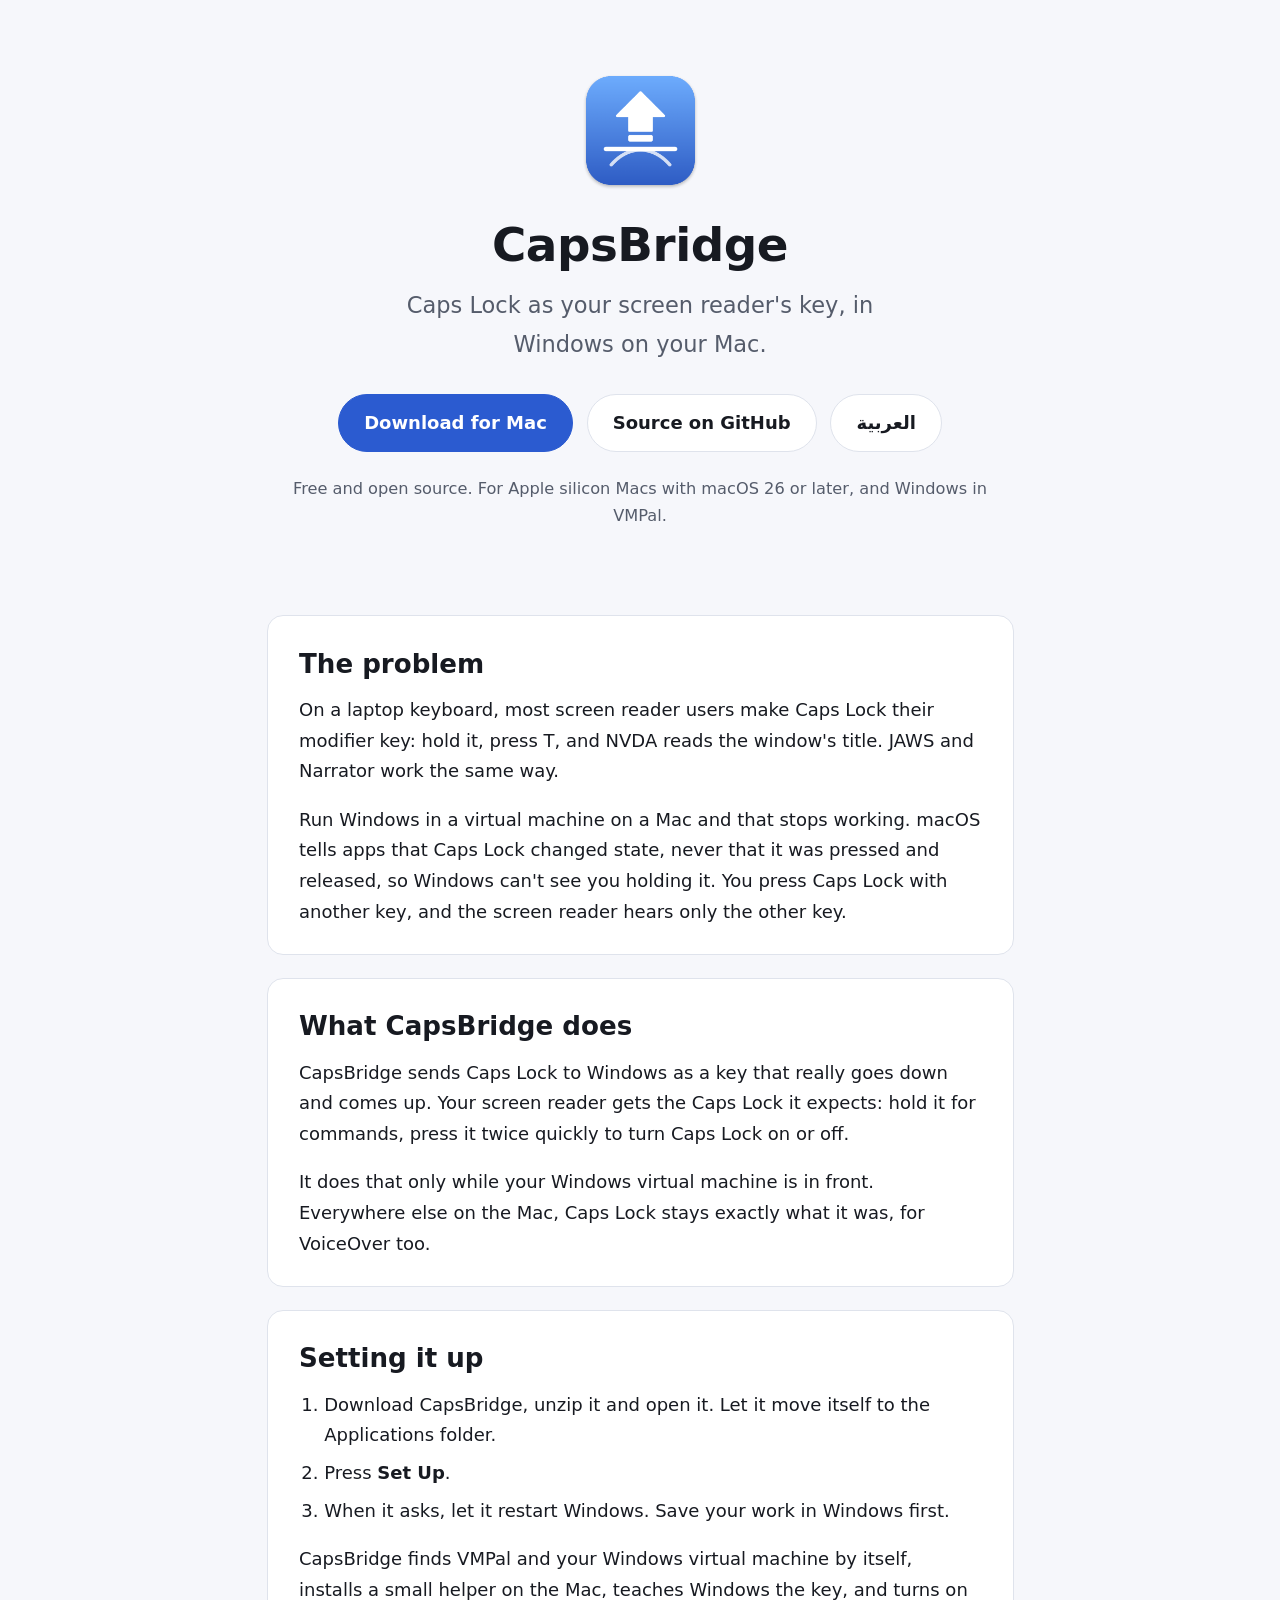
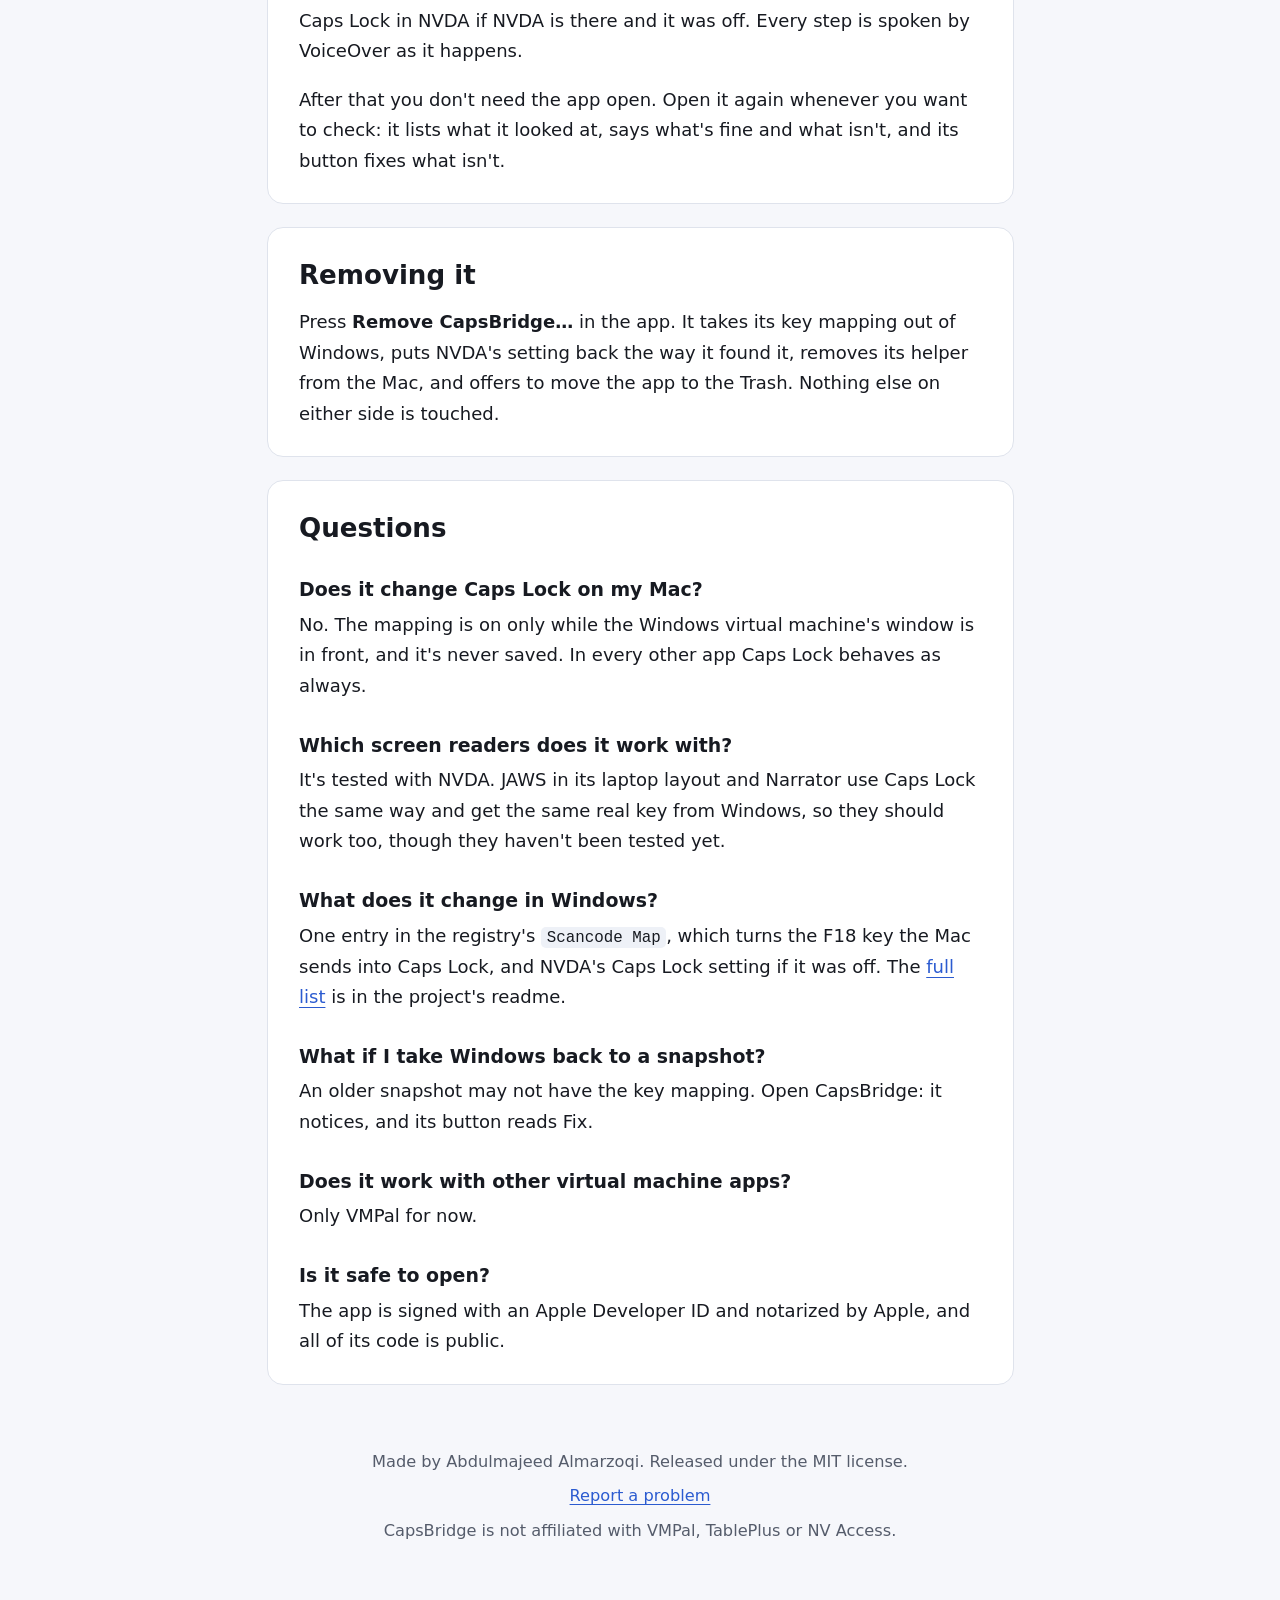
==== docs/index.html @ c87d4561 "Add the website" ====
<!doctype html>
<html lang="en" dir="ltr">
<head>
<meta charset="utf-8">
<meta name="viewport" content="width=device-width, initial-scale=1">
<title>CapsBridge: Caps Lock as your screen reader's key in Windows on a Mac</title>
<meta name="description" content="CapsBridge lets you hold Caps Lock as your screen reader's key in a Windows virtual machine on a Mac. One button sets it up, one button removes it. Free and open source.">
<meta property="og:title" content="CapsBridge">
<meta property="og:description" content="Caps Lock as your screen reader's key in Windows on a Mac.">
<meta property="og:image" content="https://abdulmajeedalmarzoqi.github.io/CapsBridge/icon.png">
<meta property="og:type" content="website">
<link rel="canonical" href="https://abdulmajeedalmarzoqi.github.io/CapsBridge/">
<link rel="alternate" hreflang="ar" href="https://abdulmajeedalmarzoqi.github.io/CapsBridge/ar/">
<link rel="alternate" hreflang="en" href="https://abdulmajeedalmarzoqi.github.io/CapsBridge/">
<link rel="icon" href="icon.png">
<link rel="stylesheet" href="style.css">
</head>
<body>
<a class="skip" href="#main">Skip to the content</a>

<header class="hero wrap">
  <img src="icon.png" alt="" width="120" height="120">
  <h1>CapsBridge</h1>
  <p class="tagline">Caps Lock as your screen reader's key, in Windows on your Mac.</p>
  <div class="actions">
    <a class="button primary" href="https://github.com/AbdulmajeedAlmarzoqi/CapsBridge/releases/latest">Download for Mac</a>
    <a class="button" href="https://github.com/AbdulmajeedAlmarzoqi/CapsBridge">Source on GitHub</a>
    <a class="button" href="ar/" lang="ar" hreflang="ar">العربية</a>
  </div>
  <p class="needs">Free and open source. For Apple silicon Macs with macOS 26 or later, and Windows in VMPal.</p>
</header>

<main id="main" class="wrap">
  <section aria-labelledby="problem">
    <h2 id="problem">The problem</h2>
    <p>On a laptop keyboard, most screen reader users make Caps Lock their modifier key: hold it, press T, and NVDA reads the window's title. JAWS and Narrator work the same way.</p>
    <p>Run Windows in a virtual machine on a Mac and that stops working. macOS tells apps that Caps Lock changed state, never that it was pressed and released, so Windows can't see you holding it. You press Caps Lock with another key, and the screen reader hears only the other key.</p>
  </section>

  <section aria-labelledby="fix">
    <h2 id="fix">What CapsBridge does</h2>
    <p>CapsBridge sends Caps Lock to Windows as a key that really goes down and comes up. Your screen reader gets the Caps Lock it expects: hold it for commands, press it twice quickly to turn Caps Lock on or off.</p>
    <p>It does that only while your Windows virtual machine is in front. Everywhere else on the Mac, Caps Lock stays exactly what it was, for VoiceOver too.</p>
  </section>

  <section aria-labelledby="setup">
    <h2 id="setup">Setting it up</h2>
    <ol>
      <li>Download CapsBridge, unzip it and open it. Let it move itself to the Applications folder.</li>
      <li>Press <strong>Set Up</strong>.</li>
      <li>When it asks, let it restart Windows. Save your work in Windows first.</li>
    </ol>
    <p>CapsBridge finds VMPal and your Windows virtual machine by itself, installs a small helper on the Mac, teaches Windows the key, and turns on Caps Lock in NVDA if NVDA is there and it was off. Every step is spoken by VoiceOver as it happens.</p>
    <p>After that you don't need the app open. Open it again whenever you want to check: it lists what it looked at, says what's fine and what isn't, and its button fixes what isn't.</p>
  </section>

  <section aria-labelledby="remove">
    <h2 id="remove">Removing it</h2>
    <p>Press <strong>Remove CapsBridge…</strong> in the app. It takes its key mapping out of Windows, puts NVDA's setting back the way it found it, removes its helper from the Mac, and offers to move the app to the Trash. Nothing else on either side is touched.</p>
  </section>

  <section aria-labelledby="questions">
    <h2 id="questions">Questions</h2>

    <h3>Does it change Caps Lock on my Mac?</h3>
    <p>No. The mapping is on only while the Windows virtual machine's window is in front, and it's never saved. In every other app Caps Lock behaves as always.</p>

    <h3>Which screen readers does it work with?</h3>
    <p>It's tested with NVDA. JAWS in its laptop layout and Narrator use Caps Lock the same way and get the same real key from Windows, so they should work too, though they haven't been tested yet.</p>

    <h3>What does it change in Windows?</h3>
    <p>One entry in the registry's <code>Scancode Map</code>, which turns the F18 key the Mac sends into Caps Lock, and NVDA's Caps Lock setting if it was off. The <a href="https://github.com/AbdulmajeedAlmarzoqi/CapsBridge#what-it-changes">full list</a> is in the project's readme.</p>

    <h3>What if I take Windows back to a snapshot?</h3>
    <p>An older snapshot may not have the key mapping. Open CapsBridge: it notices, and its button reads Fix.</p>

    <h3>Does it work with other virtual machine apps?</h3>
    <p>Only VMPal for now.</p>

    <h3>Is it safe to open?</h3>
    <p>The app is signed with an Apple Developer ID and notarized by Apple, and all of its code is public.</p>
  </section>
</main>

<footer class="wrap">
  <p>Made by Abdulmajeed Almarzoqi. Released under the MIT license.</p>
  <p><a href="https://github.com/AbdulmajeedAlmarzoqi/CapsBridge/issues">Report a problem</a></p>
  <p>CapsBridge is not affiliated with VMPal, TablePlus or NV Access.</p>
</footer>
</body>
</html>
---- docs/style.css ----
:root {
  color-scheme: light dark;
  --page: #f6f7fb;
  --surface: #ffffff;
  --text: #171a21;
  --muted: #555c6b;
  --line: #dfe3ec;
  --accent: #2b5bd0;
  --accent-strong: #1f47ab;
  --on-accent: #ffffff;
  --code: #eef1f7;
}

@media (prefers-color-scheme: dark) {
  :root {
    --page: #0e1117;
    --surface: #161a22;
    --text: #eef0f5;
    --muted: #a6adbb;
    --line: #2a303c;
    --accent: #8fb2ff;
    --accent-strong: #b3caff;
    --on-accent: #0b1020;
    --code: #1f2530;
  }
}

* {
  box-sizing: border-box;
}

html {
  font-size: 112.5%;
  -webkit-text-size-adjust: 100%;
}

body {
  margin: 0;
  background: var(--page);
  color: var(--text);
  font-family: system-ui, -apple-system, "Segoe UI", Roboto, sans-serif;
  line-height: 1.7;
}

html[lang="ar"] body {
  font-family: "SF Arabic", "Geeza Pro", "Noto Naskh Arabic", "Segoe UI", system-ui, sans-serif;
  line-height: 1.95;
}

a {
  color: var(--accent);
  text-underline-offset: 0.2em;
}

a:hover {
  color: var(--accent-strong);
}

:focus-visible {
  outline: 3px solid var(--accent);
  outline-offset: 3px;
  border-radius: 4px;
}

.skip {
  position: absolute;
  inset-inline-start: 1rem;
  top: -4rem;
  padding: 0.5rem 1rem;
  background: var(--surface);
  border: 1px solid var(--line);
  border-radius: 8px;
}

.skip:focus {
  top: 1rem;
}

.wrap {
  max-width: 44rem;
  margin-inline: auto;
  padding-inline: 1.25rem;
}

/* The top of the page: what it is, and the way to get it. */

.hero {
  padding-block: 3.5rem 2.5rem;
  text-align: center;
}

.hero img {
  width: 7.5rem;
  height: 7.5rem;
}

.hero h1 {
  margin: 0.5rem 0 0;
  font-size: 2.6rem;
  line-height: 1.2;
  letter-spacing: -0.01em;
}

.tagline {
  margin: 0.75rem auto 0;
  max-width: 30rem;
  font-size: 1.25rem;
  color: var(--muted);
}

.actions {
  display: flex;
  flex-wrap: wrap;
  justify-content: center;
  gap: 0.75rem;
  margin-top: 1.75rem;
}

.button {
  display: inline-block;
  padding: 0.7rem 1.4rem;
  border: 1px solid var(--line);
  border-radius: 999px;
  background: var(--surface);
  color: var(--text);
  font-weight: 600;
  text-decoration: none;
}

.button:hover {
  border-color: var(--accent);
  color: var(--text);
}

.button.primary {
  border-color: var(--accent);
  background: var(--accent);
  color: var(--on-accent);
}

.button.primary:hover {
  border-color: var(--accent-strong);
  background: var(--accent-strong);
  color: var(--on-accent);
}

.needs {
  margin-top: 1.25rem;
  font-size: 0.9rem;
  color: var(--muted);
}

/* The sections. */

main {
  padding-bottom: 2rem;
}

section {
  margin-top: 1.25rem;
  padding: 1.75rem 1.75rem 1.5rem;
  border: 1px solid var(--line);
  border-radius: 16px;
  background: var(--surface);
}

h2 {
  margin: 0 0 0.75rem;
  font-size: 1.45rem;
  line-height: 1.3;
}

h3 {
  margin: 1.5rem 0 0.25rem;
  font-size: 1.05rem;
}

p {
  margin: 0 0 1rem;
}

section > :last-child {
  margin-bottom: 0;
}

ol,
ul {
  margin: 0 0 1rem;
  padding-inline-start: 1.4rem;
}

li {
  margin-bottom: 0.4rem;
}

code {
  padding: 0.1em 0.35em;
  border-radius: 5px;
  background: var(--code);
  font-family: ui-monospace, "SF Mono", Menlo, Consolas, monospace;
  font-size: 0.88em;
  direction: ltr;
  unicode-bidi: isolate;
}

footer {
  padding-block: 1.5rem 3rem;
  color: var(--muted);
  font-size: 0.9rem;
  text-align: center;
}

footer p {
  margin-bottom: 0.4rem;
}

@media (max-width: 30rem) {
  .hero h1 {
    font-size: 2.1rem;
  }

  section {
    padding: 1.25rem 1.1rem 1.1rem;
  }
}
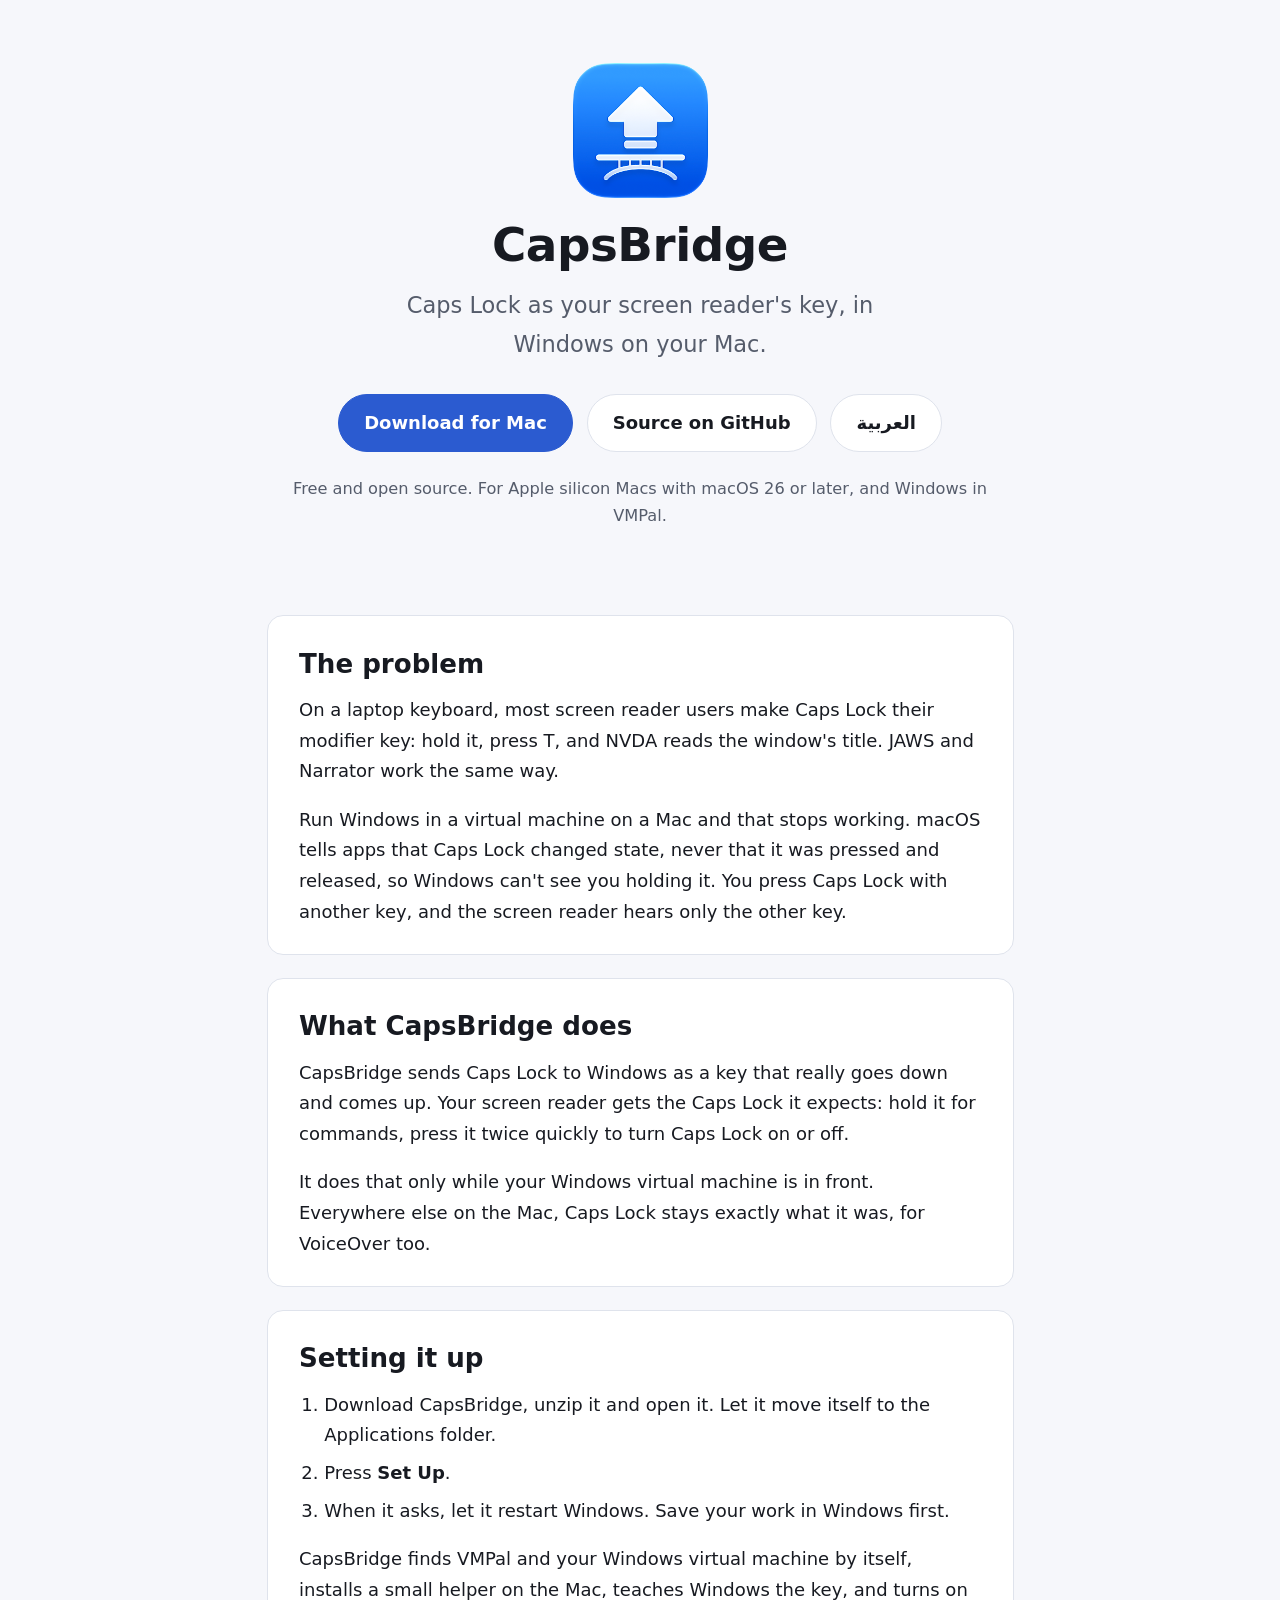
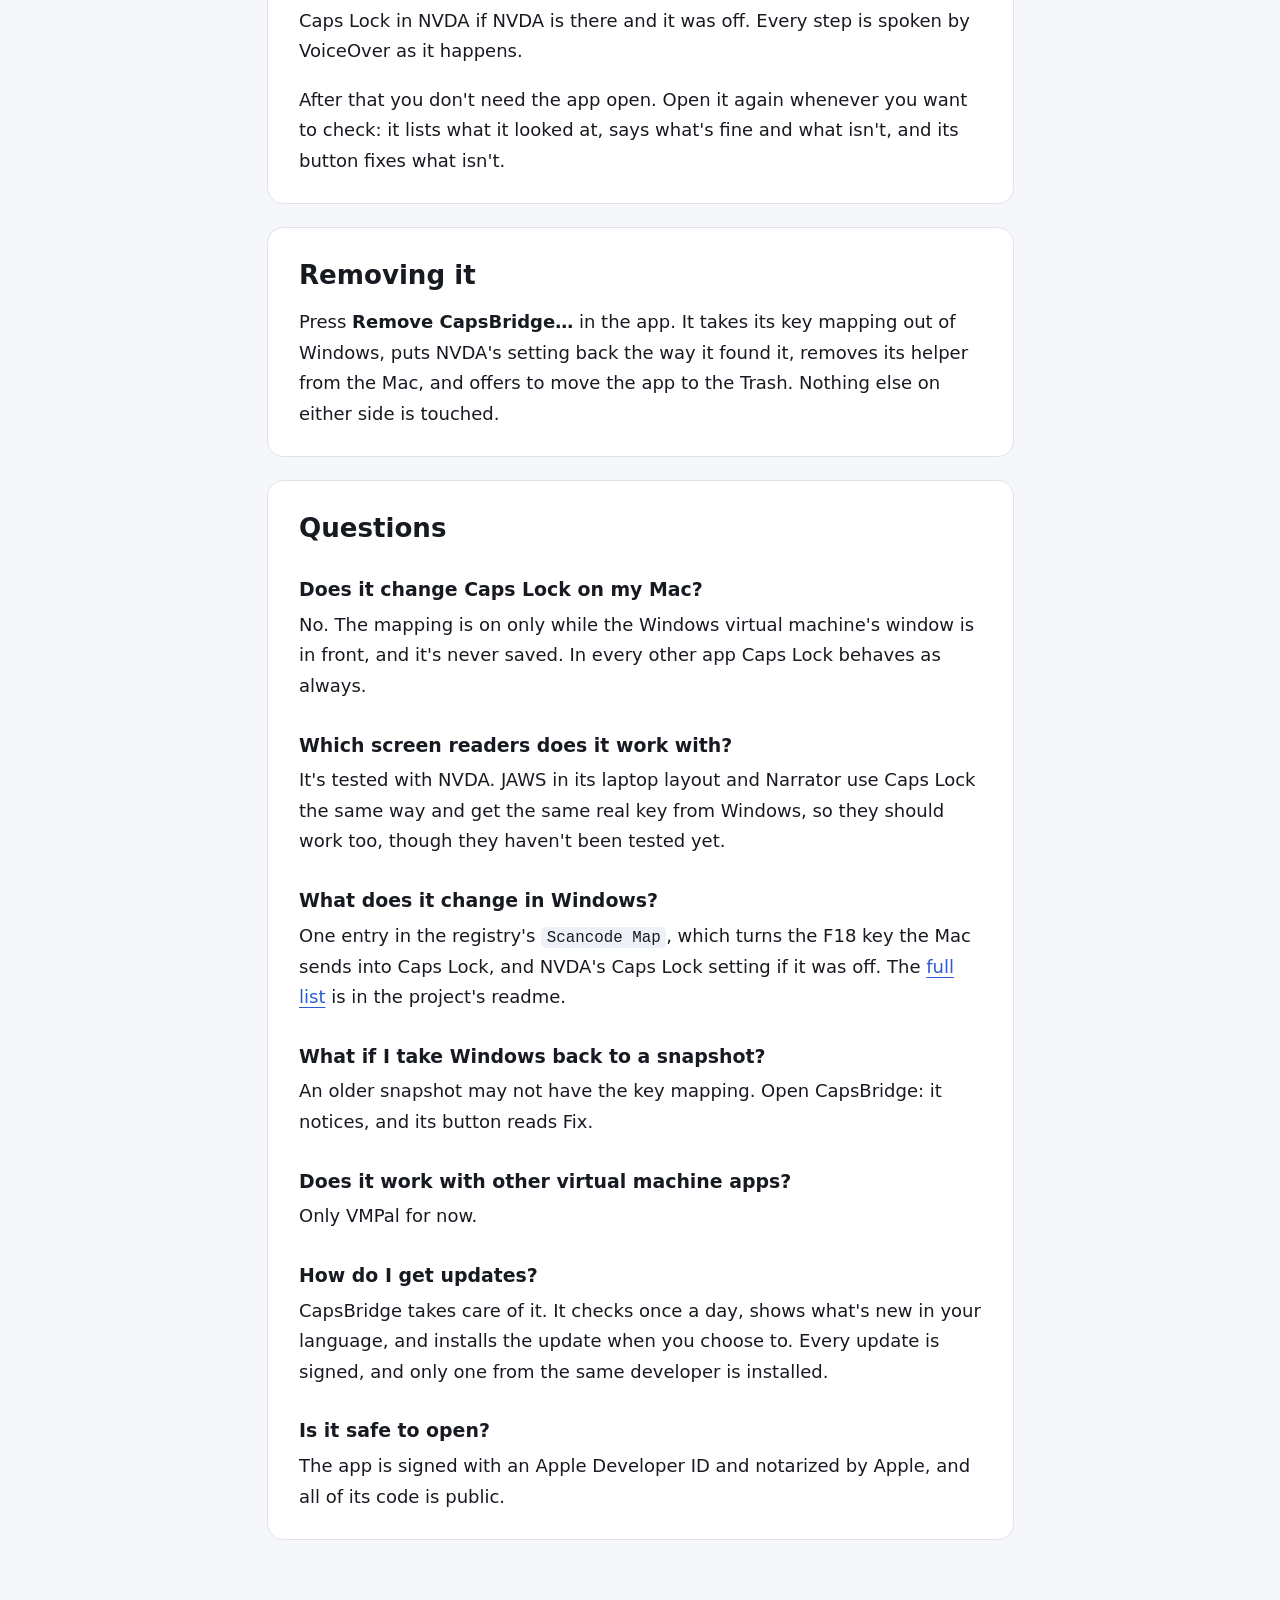
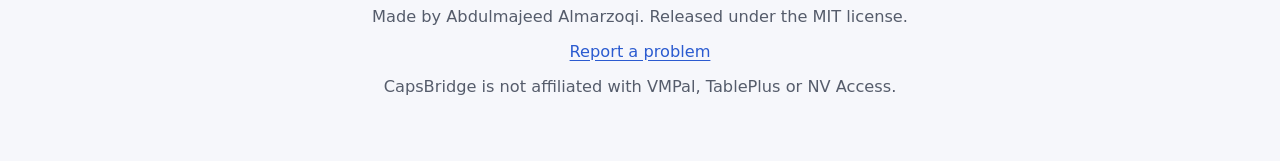
==== commit 380aff7a: "Add automatic updates" ====
--- a/docs/index.html
+++ b/docs/index.html
@@ -77,6 +77,9 @@
     <h3>Does it work with other virtual machine apps?</h3>
     <p>Only VMPal for now.</p>
 
+    <h3>How do I get updates?</h3>
+    <p>CapsBridge takes care of it. It checks once a day, shows what's new in your language, and installs the update when you choose to. Every update is signed, and only one from the same developer is installed.</p>
+
     <h3>Is it safe to open?</h3>
     <p>The app is signed with an Apple Developer ID and notarized by Apple, and all of its code is public.</p>
   </section>
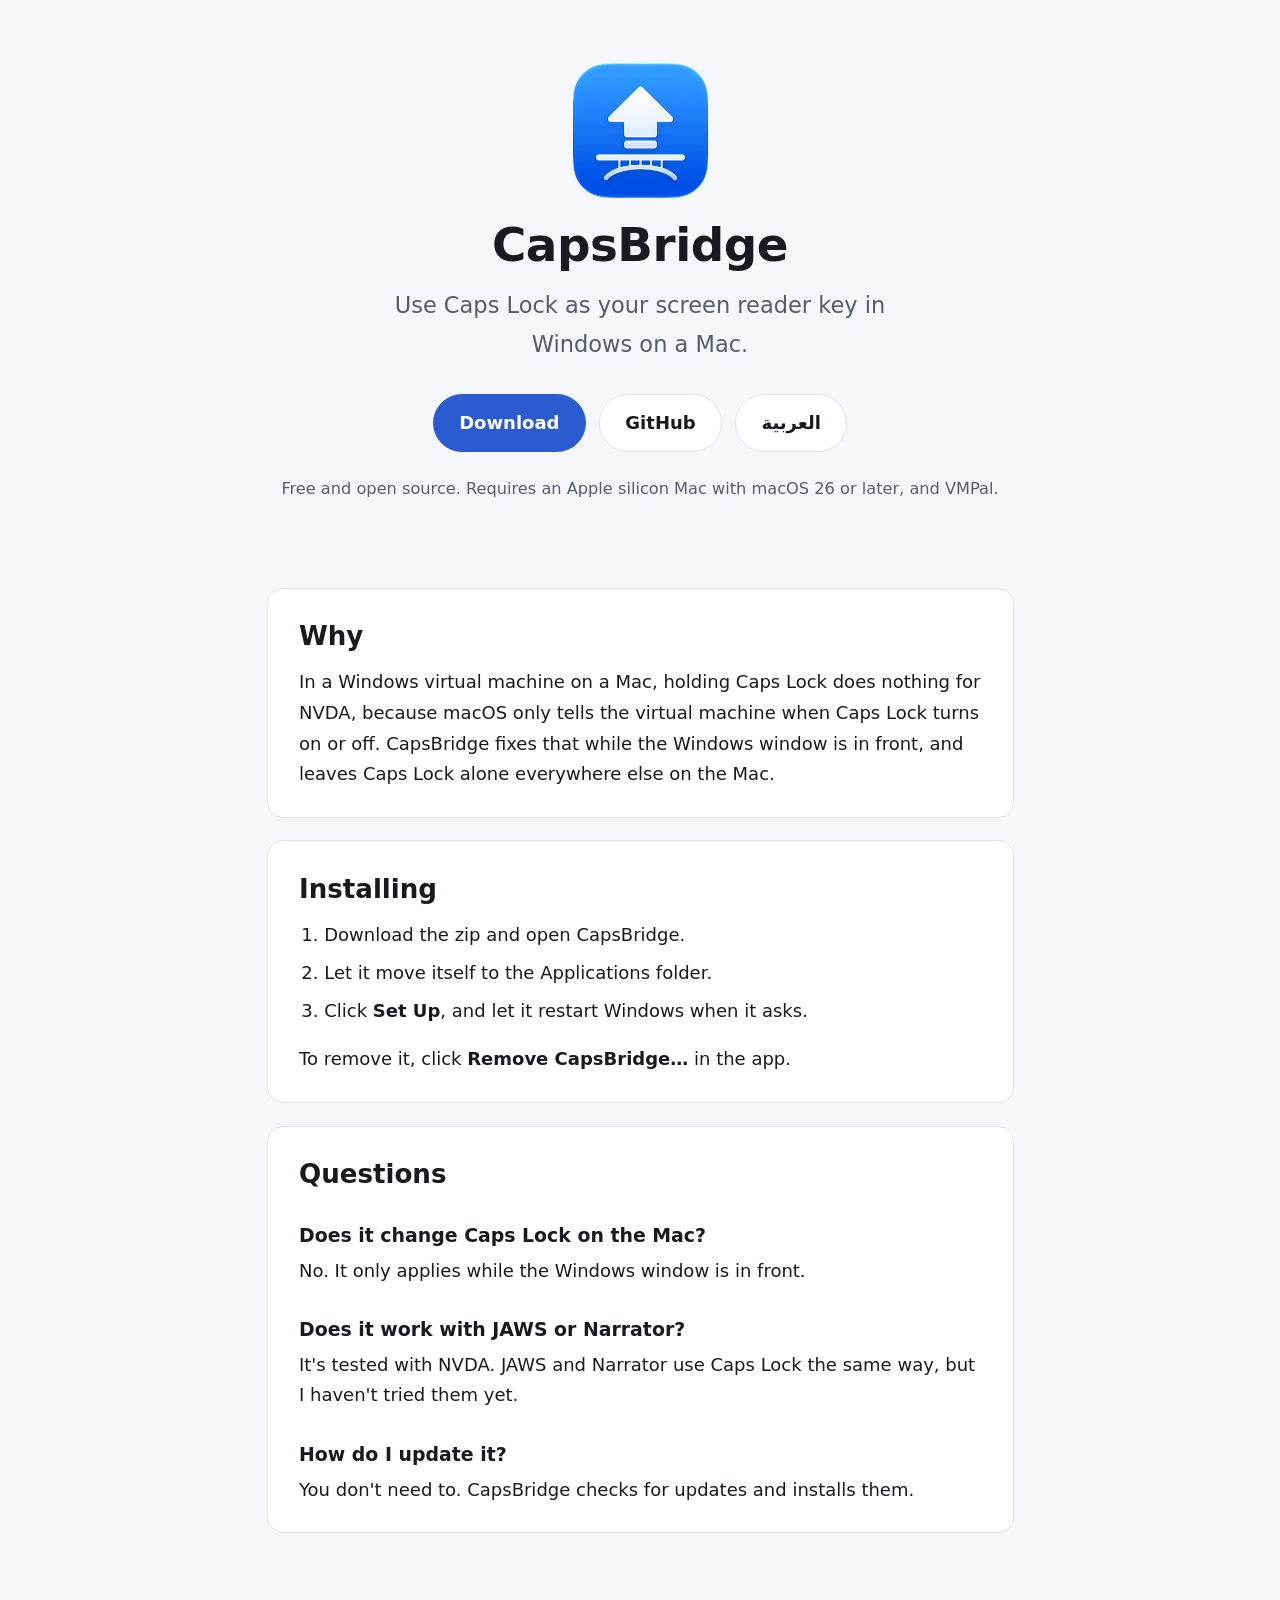
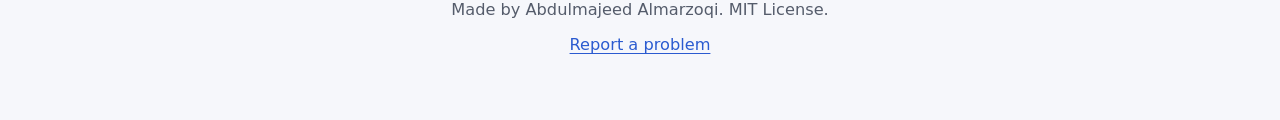
==== commit c56b4bd1: "Shorten the readme and website" ====
--- a/docs/index.html
+++ b/docs/index.html
@@ -3,10 +3,10 @@
 <head>
 <meta charset="utf-8">
 <meta name="viewport" content="width=device-width, initial-scale=1">
-<title>CapsBridge: Caps Lock as your screen reader's key in Windows on a Mac</title>
-<meta name="description" content="CapsBridge lets you hold Caps Lock as your screen reader's key in a Windows virtual machine on a Mac. One button sets it up, one button removes it. Free and open source.">
+<title>CapsBridge</title>
+<meta name="description" content="Use Caps Lock as your screen reader key in Windows on a Mac.">
 <meta property="og:title" content="CapsBridge">
-<meta property="og:description" content="Caps Lock as your screen reader's key in Windows on a Mac.">
+<meta property="og:description" content="Use Caps Lock as your screen reader key in Windows on a Mac.">
 <meta property="og:image" content="https://abdulmajeedalmarzoqi.github.io/CapsBridge/icon.png">
 <meta property="og:type" content="website">
 <link rel="canonical" href="https://abdulmajeedalmarzoqi.github.io/CapsBridge/">
@@ -21,74 +21,48 @@
 <header class="hero wrap">
   <img src="icon.png" alt="" width="120" height="120">
   <h1>CapsBridge</h1>
-  <p class="tagline">Caps Lock as your screen reader's key, in Windows on your Mac.</p>
+  <p class="tagline">Use Caps Lock as your screen reader key in Windows on a Mac.</p>
   <div class="actions">
-    <a class="button primary" href="https://github.com/AbdulmajeedAlmarzoqi/CapsBridge/releases/latest">Download for Mac</a>
-    <a class="button" href="https://github.com/AbdulmajeedAlmarzoqi/CapsBridge">Source on GitHub</a>
+    <a class="button primary" href="https://github.com/AbdulmajeedAlmarzoqi/CapsBridge/releases/latest">Download</a>
+    <a class="button" href="https://github.com/AbdulmajeedAlmarzoqi/CapsBridge">GitHub</a>
     <a class="button" href="ar/" lang="ar" hreflang="ar">العربية</a>
   </div>
-  <p class="needs">Free and open source. For Apple silicon Macs with macOS 26 or later, and Windows in VMPal.</p>
+  <p class="needs">Free and open source. Requires an Apple silicon Mac with macOS 26 or later, and VMPal.</p>
 </header>
 
 <main id="main" class="wrap">
   <section aria-labelledby="problem">
-    <h2 id="problem">The problem</h2>
-    <p>On a laptop keyboard, most screen reader users make Caps Lock their modifier key: hold it, press T, and NVDA reads the window's title. JAWS and Narrator work the same way.</p>
-    <p>Run Windows in a virtual machine on a Mac and that stops working. macOS tells apps that Caps Lock changed state, never that it was pressed and released, so Windows can't see you holding it. You press Caps Lock with another key, and the screen reader hears only the other key.</p>
-  </section>
-
-  <section aria-labelledby="fix">
-    <h2 id="fix">What CapsBridge does</h2>
-    <p>CapsBridge sends Caps Lock to Windows as a key that really goes down and comes up. Your screen reader gets the Caps Lock it expects: hold it for commands, press it twice quickly to turn Caps Lock on or off.</p>
-    <p>It does that only while your Windows virtual machine is in front. Everywhere else on the Mac, Caps Lock stays exactly what it was, for VoiceOver too.</p>
+    <h2 id="problem">Why</h2>
+    <p>In a Windows virtual machine on a Mac, holding Caps Lock does nothing for NVDA, because macOS only tells the virtual machine when Caps Lock turns on or off. CapsBridge fixes that while the Windows window is in front, and leaves Caps Lock alone everywhere else on the Mac.</p>
   </section>
 
   <section aria-labelledby="setup">
-    <h2 id="setup">Setting it up</h2>
+    <h2 id="setup">Installing</h2>
     <ol>
-      <li>Download CapsBridge, unzip it and open it. Let it move itself to the Applications folder.</li>
-      <li>Press <strong>Set Up</strong>.</li>
-      <li>When it asks, let it restart Windows. Save your work in Windows first.</li>
+      <li>Download the zip and open CapsBridge.</li>
+      <li>Let it move itself to the Applications folder.</li>
+      <li>Click <strong>Set Up</strong>, and let it restart Windows when it asks.</li>
     </ol>
-    <p>CapsBridge finds VMPal and your Windows virtual machine by itself, installs a small helper on the Mac, teaches Windows the key, and turns on Caps Lock in NVDA if NVDA is there and it was off. Every step is spoken by VoiceOver as it happens.</p>
-    <p>After that you don't need the app open. Open it again whenever you want to check: it lists what it looked at, says what's fine and what isn't, and its button fixes what isn't.</p>
-  </section>
-
-  <section aria-labelledby="remove">
-    <h2 id="remove">Removing it</h2>
-    <p>Press <strong>Remove CapsBridge…</strong> in the app. It takes its key mapping out of Windows, puts NVDA's setting back the way it found it, removes its helper from the Mac, and offers to move the app to the Trash. Nothing else on either side is touched.</p>
+    <p>To remove it, click <strong>Remove CapsBridge…</strong> in the app.</p>
   </section>
 
   <section aria-labelledby="questions">
     <h2 id="questions">Questions</h2>
 
-    <h3>Does it change Caps Lock on my Mac?</h3>
-    <p>No. The mapping is on only while the Windows virtual machine's window is in front, and it's never saved. In every other app Caps Lock behaves as always.</p>
+    <h3>Does it change Caps Lock on the Mac?</h3>
+    <p>No. It only applies while the Windows window is in front.</p>
 
-    <h3>Which screen readers does it work with?</h3>
-    <p>It's tested with NVDA. JAWS in its laptop layout and Narrator use Caps Lock the same way and get the same real key from Windows, so they should work too, though they haven't been tested yet.</p>
+    <h3>Does it work with JAWS or Narrator?</h3>
+    <p>It's tested with NVDA. JAWS and Narrator use Caps Lock the same way, but I haven't tried them yet.</p>
 
-    <h3>What does it change in Windows?</h3>
-    <p>One entry in the registry's <code>Scancode Map</code>, which turns the F18 key the Mac sends into Caps Lock, and NVDA's Caps Lock setting if it was off. The <a href="https://github.com/AbdulmajeedAlmarzoqi/CapsBridge#what-it-changes">full list</a> is in the project's readme.</p>
-
-    <h3>What if I take Windows back to a snapshot?</h3>
-    <p>An older snapshot may not have the key mapping. Open CapsBridge: it notices, and its button reads Fix.</p>
-
-    <h3>Does it work with other virtual machine apps?</h3>
-    <p>Only VMPal for now.</p>
-
-    <h3>How do I get updates?</h3>
-    <p>CapsBridge takes care of it. It checks once a day, shows what's new in your language, and installs the update when you choose to. Every update is signed, and only one from the same developer is installed.</p>
-
-    <h3>Is it safe to open?</h3>
-    <p>The app is signed with an Apple Developer ID and notarized by Apple, and all of its code is public.</p>
+    <h3>How do I update it?</h3>
+    <p>You don't need to. CapsBridge checks for updates and installs them.</p>
   </section>
 </main>
 
 <footer class="wrap">
-  <p>Made by Abdulmajeed Almarzoqi. Released under the MIT license.</p>
+  <p>Made by Abdulmajeed Almarzoqi. MIT License.</p>
   <p><a href="https://github.com/AbdulmajeedAlmarzoqi/CapsBridge/issues">Report a problem</a></p>
-  <p>CapsBridge is not affiliated with VMPal, TablePlus or NV Access.</p>
 </footer>
 </body>
 </html>
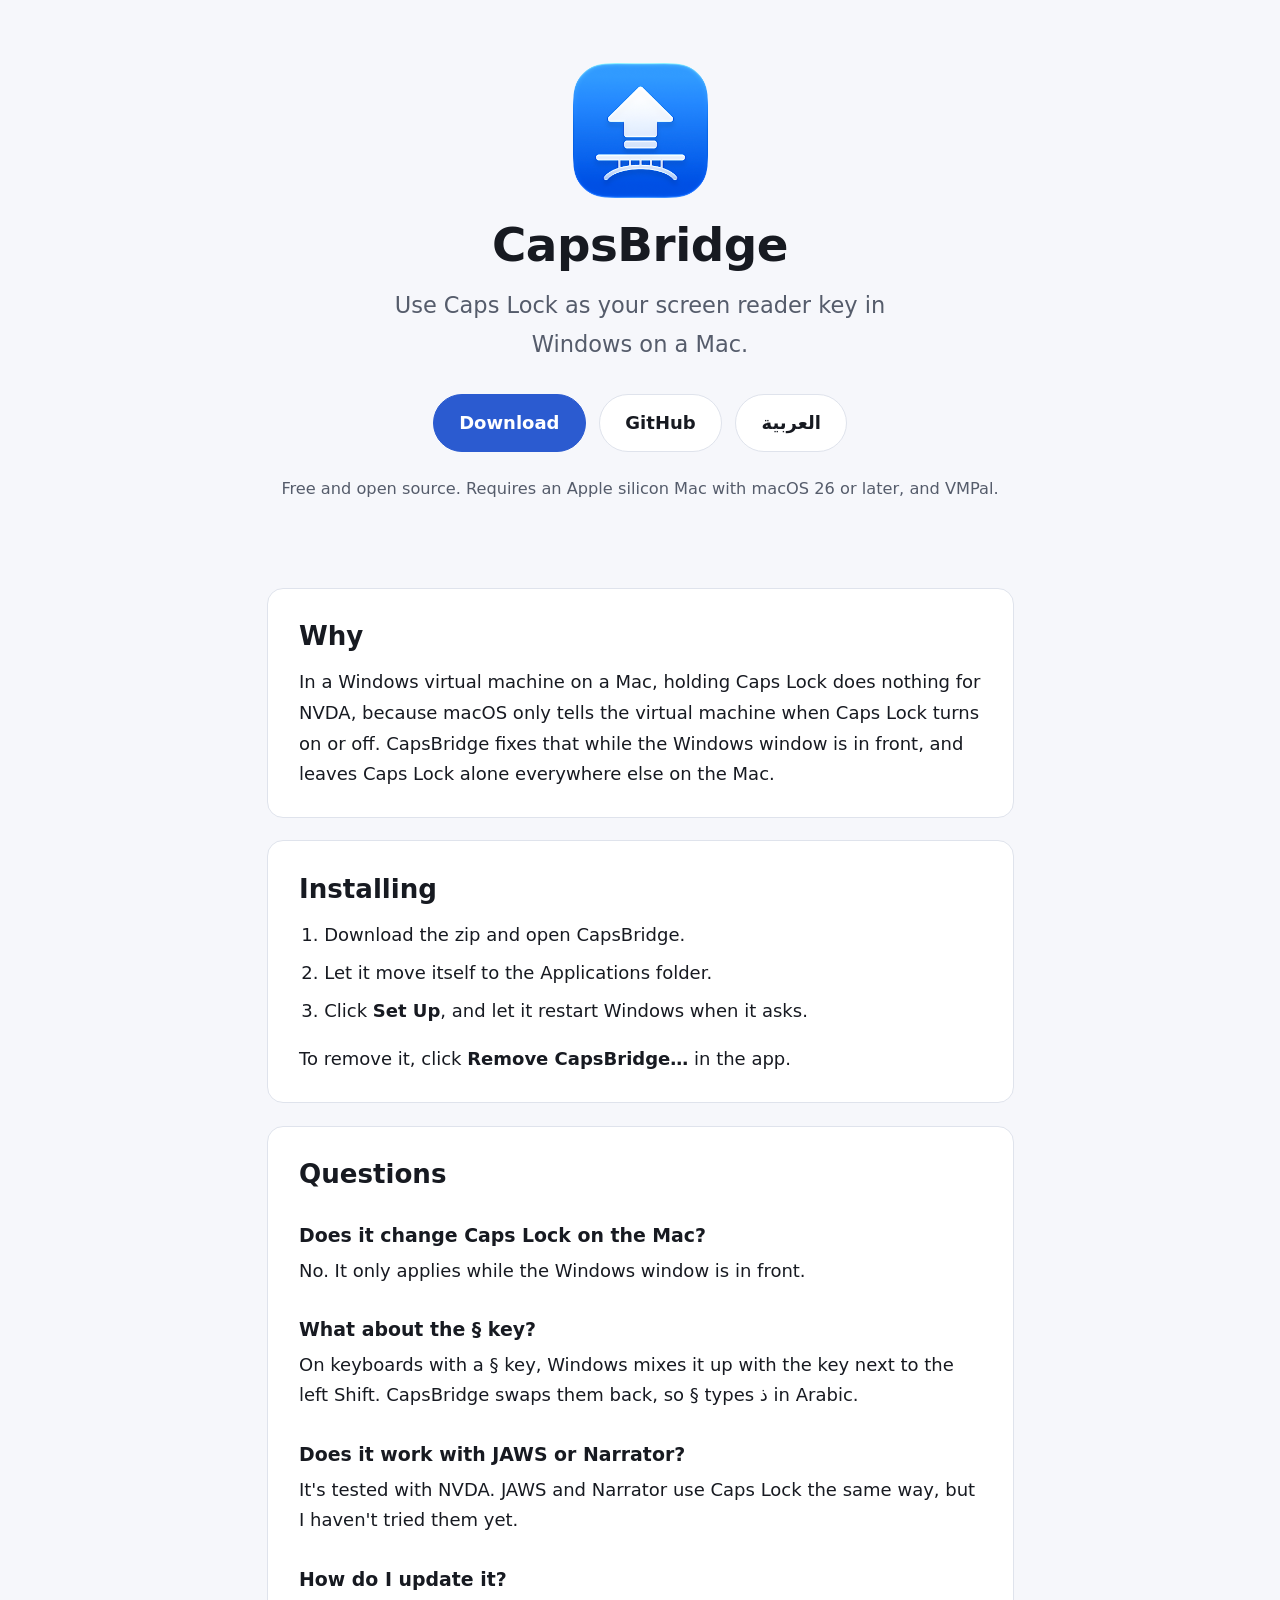
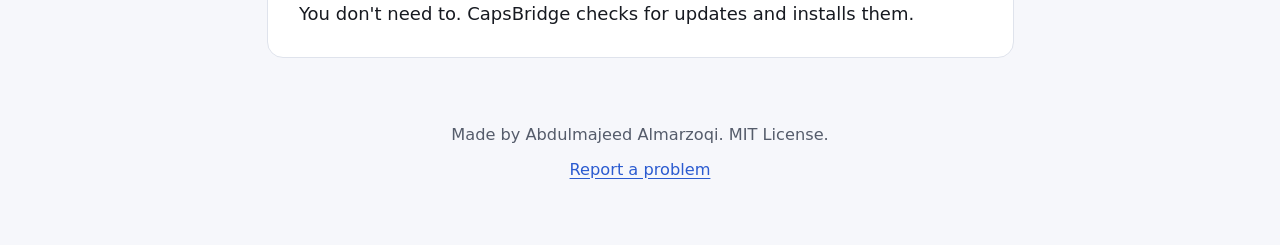
==== commit ad22605c: "Fix the § key on ISO keyboards" ====
--- a/docs/index.html
+++ b/docs/index.html
@@ -52,6 +52,9 @@
     <h3>Does it change Caps Lock on the Mac?</h3>
     <p>No. It only applies while the Windows window is in front.</p>
 
+    <h3>What about the § key?</h3>
+    <p>On keyboards with a § key, Windows mixes it up with the key next to the left Shift. CapsBridge swaps them back, so § types ذ in Arabic.</p>
+
     <h3>Does it work with JAWS or Narrator?</h3>
     <p>It's tested with NVDA. JAWS and Narrator use Caps Lock the same way, but I haven't tried them yet.</p>
 
